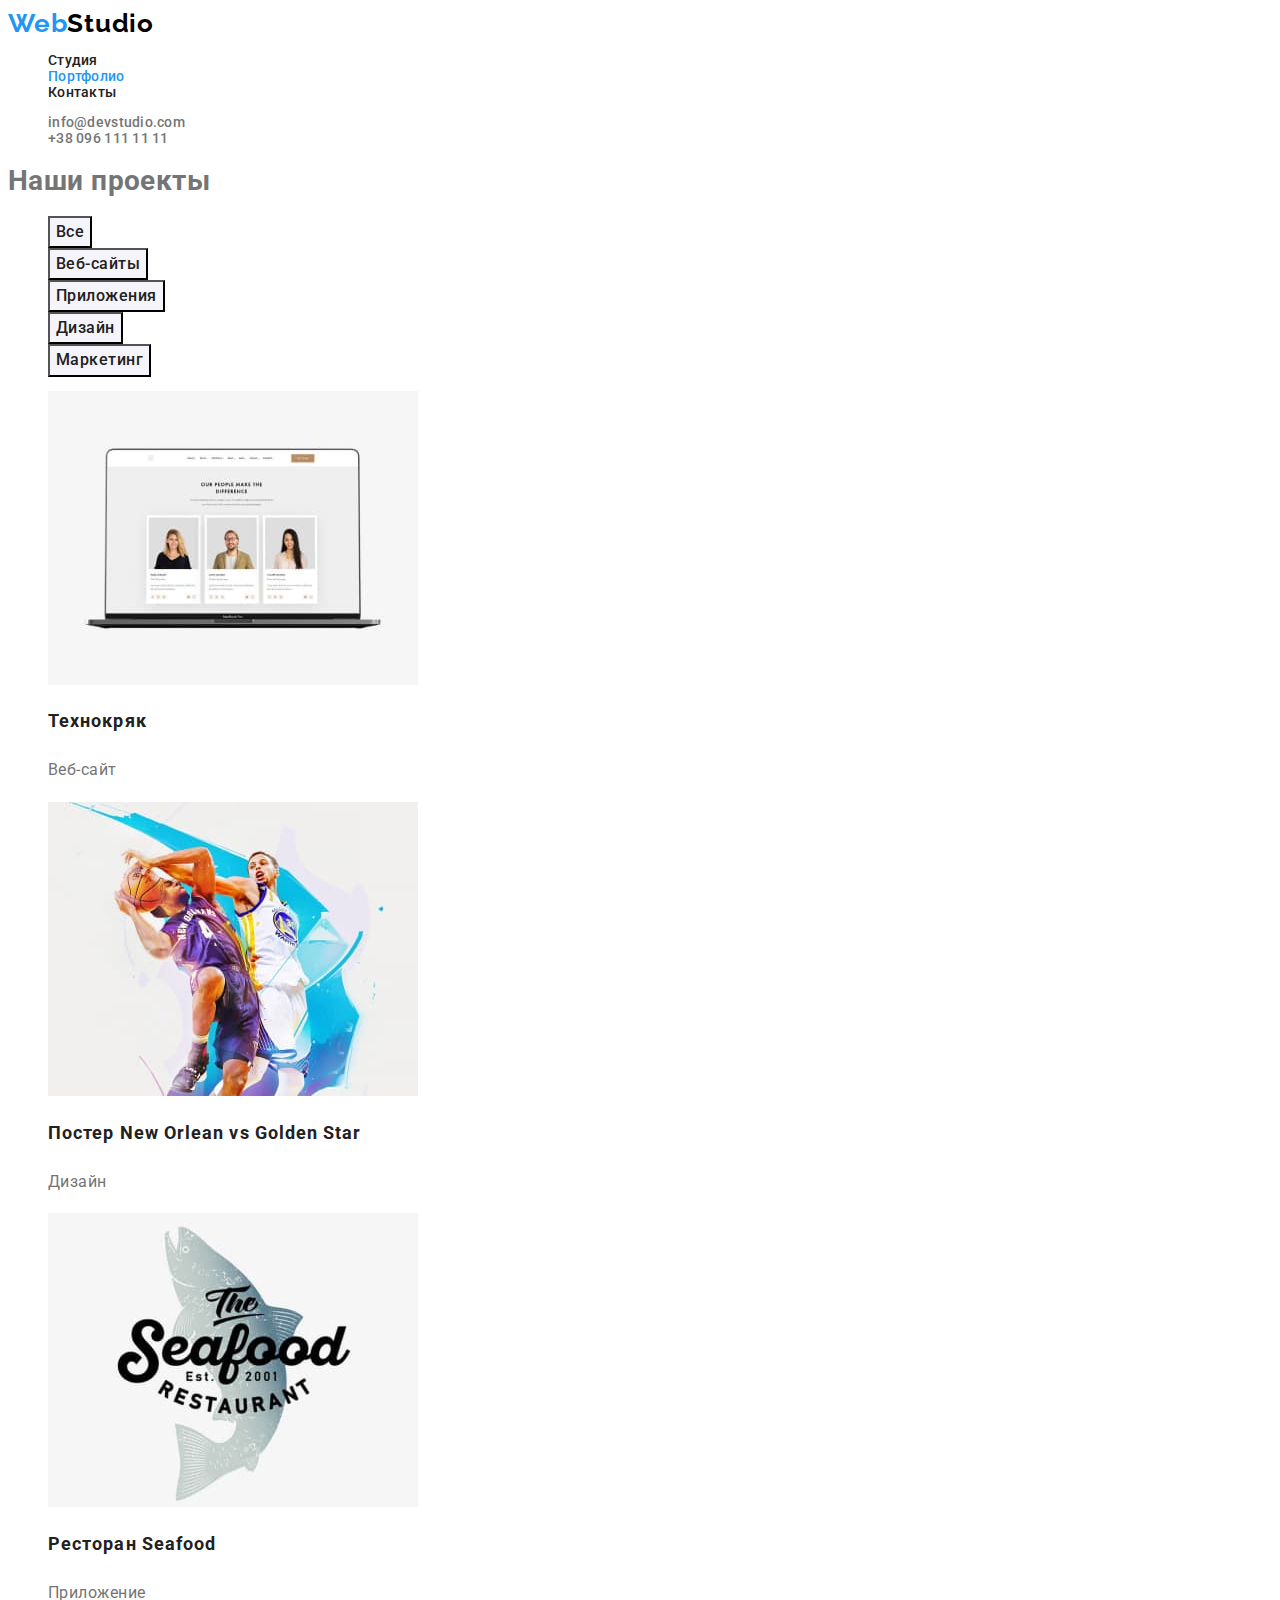
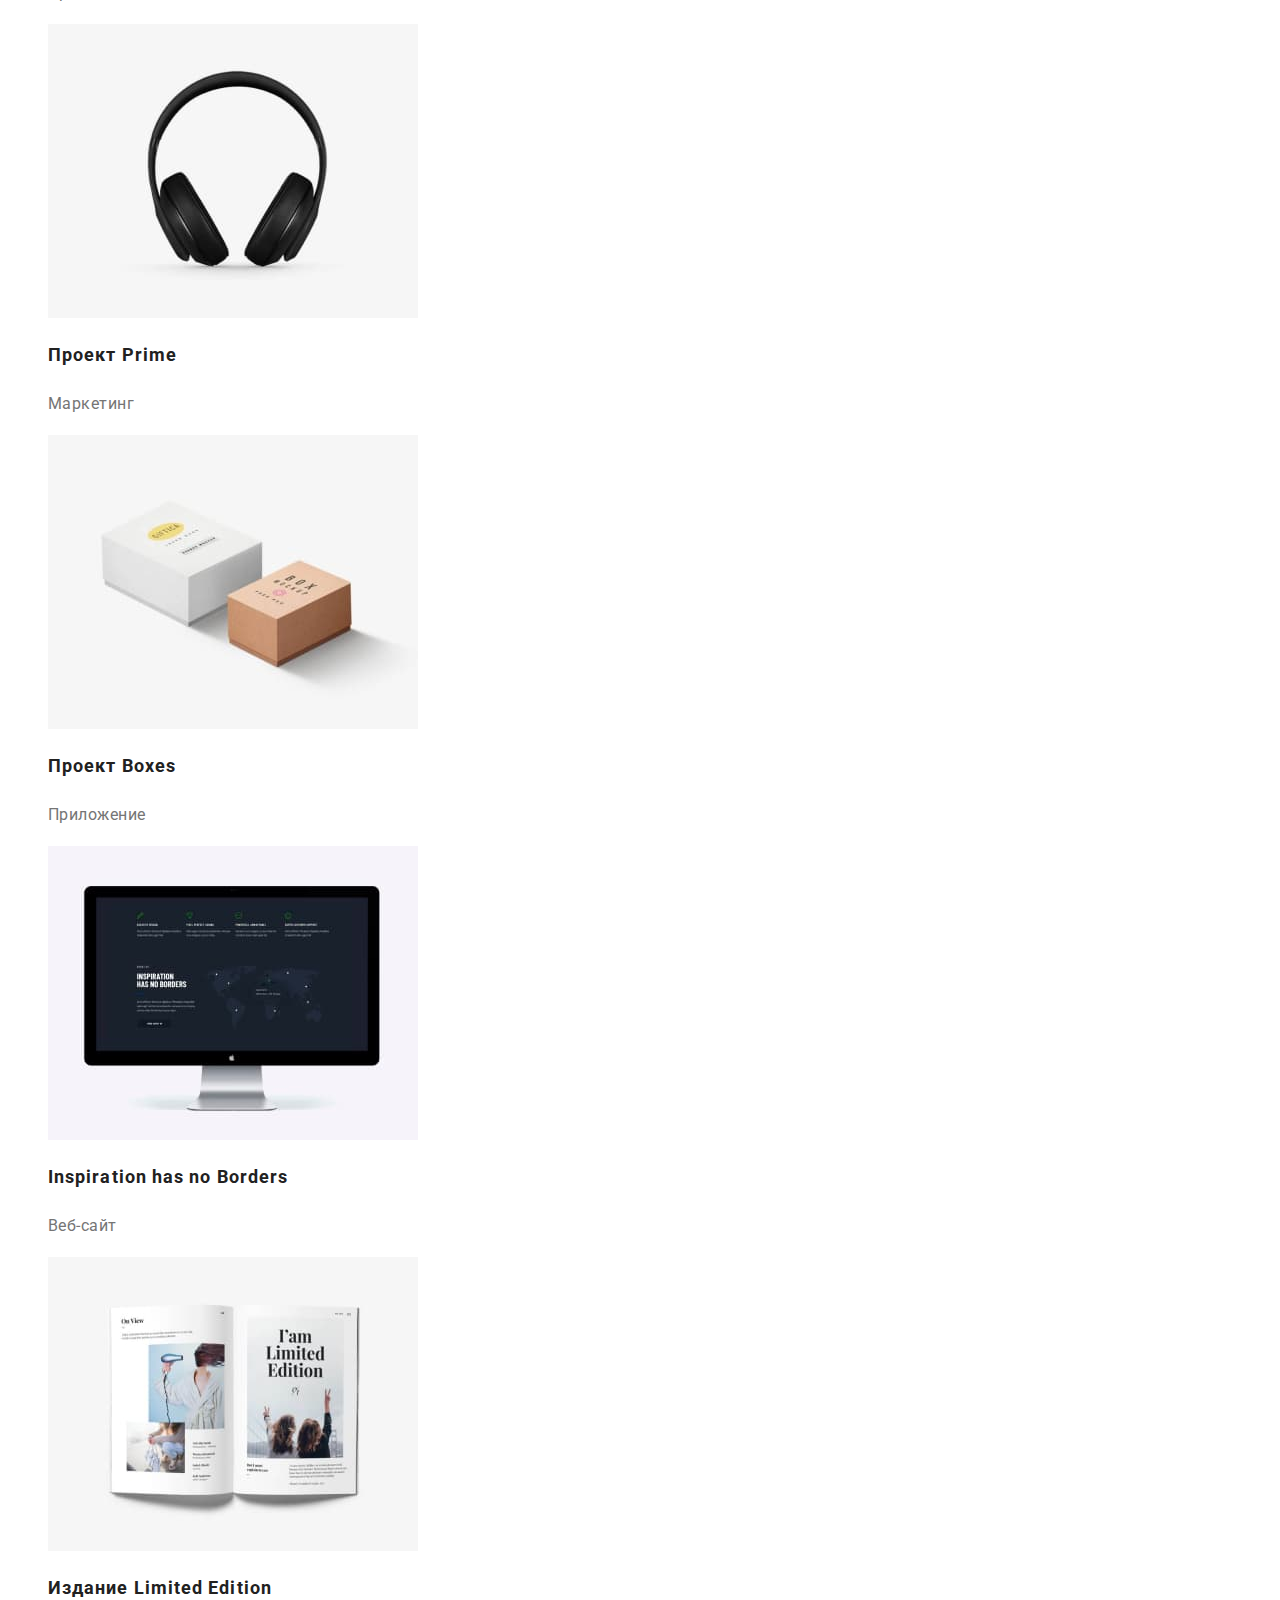
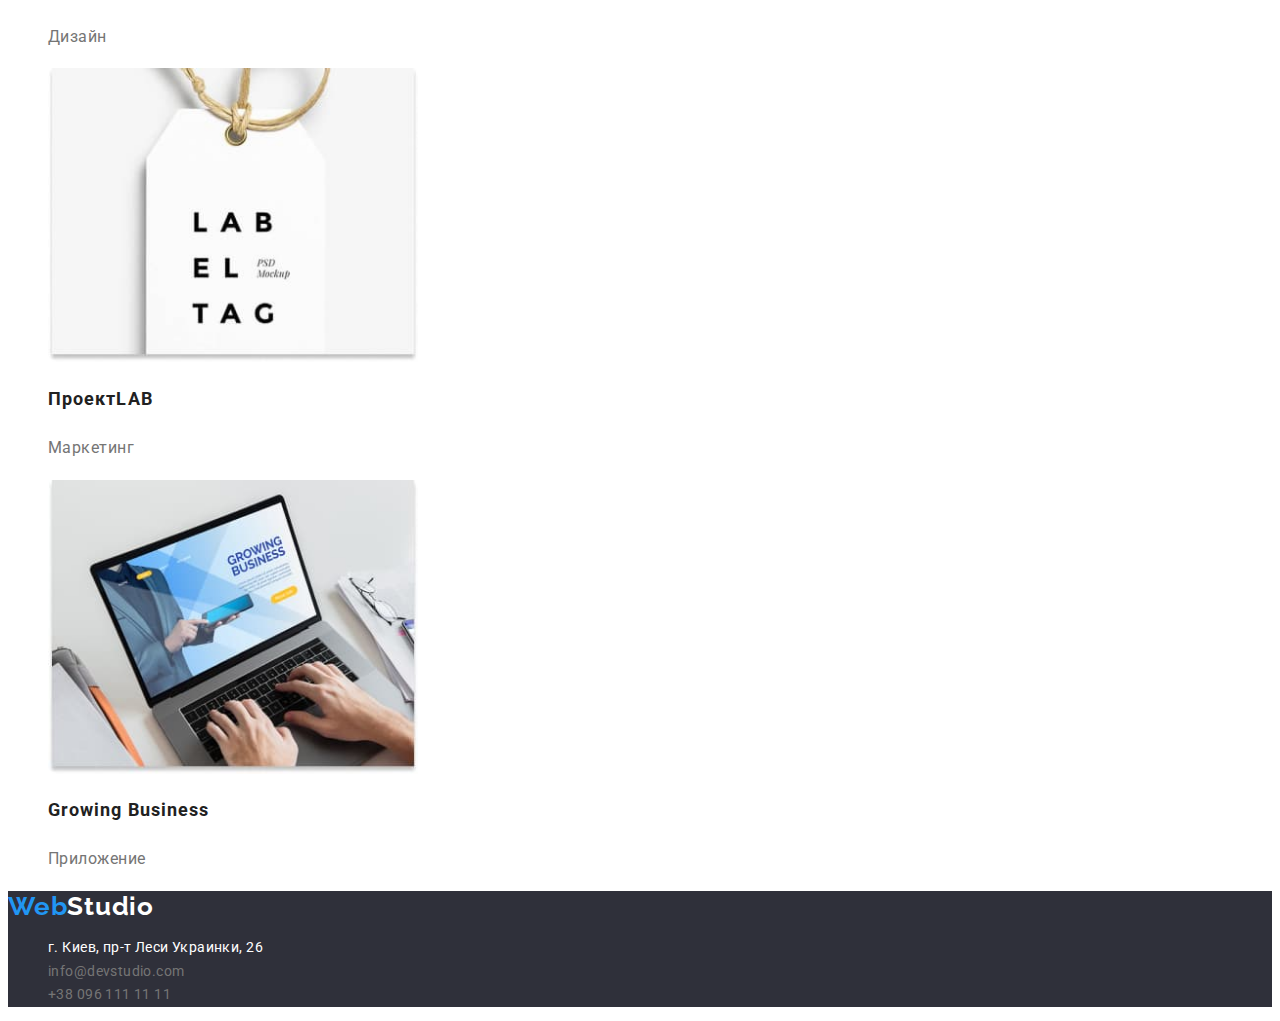
==== portfolio.html @ f3751df3 "Исходники для ДЗ4" ====
<!DOCTYPE html>
<html lang="ru">
  <head>
    <meta charset="UTF-8" />
    <meta http-equiv="X-UA-Compatible" content="IE=edge" />
    <meta name="description" content="Изучение основ HTML5 для новичков" />
    <title>Портфолио</title>
    <link rel="preconnect" href="https://fonts.googleapis.com" />
    <link rel="preconnect" href="https://fonts.gstatic.com" crossorigin />
    <link
      href="https://fonts.googleapis.com/css2?family=Raleway:wght@700&family=Roboto:wght@400;500;700;900&display=swap"
      rel="stylesheet"
    />
    <link rel="stylesheet" href="./css/styles.css" />
  </head>
  <body>
    <!--Page header-->

    <header class="header-page">
      <nav class="header-nav">
        <a href="./index.html" class="logo link"> Web<span class="header-logo">Studio</span> </a>

        <ul class="header-list list">
          <li class="header-item"><a href="./index.html" class="header-link link">Студия</a></li>
          <li class="header-item">
            <a href="./portfolio.html" class="header-link link current">Портфолио</a>
          </li>
          <li class="header-item"><a href="" class="header-link link">Контакты</a></li>
        </ul>
      </nav>

      <ul class="header-list list">
        <li class="header-item">
          <a href="mailto:info@devstudio.com" class="header-contacts link">info@devstudio.com</a>
        </li>
        <li class="header-item">
          <a href="tel:+380961111111" class="header-contacts link">+38 096 111 11 11</a>
        </li>
      </ul>
    </header>

    <!--Main contents portfolio-->

    <main>
      <section>
        <h1>Наши проекты</h1>

        <ul class="filter list">
          <li><button type="button" class="btn">Все</button></li>
          <li><button type="button" class="btn">Веб-сайты</button></li>
          <li><button type="button" class="btn">Приложения</button></li>
          <li><button type="button" class="btn">Дизайн</button></li>
          <li><button type="button" class="btn">Маркетинг</button></li>
        </ul>

        <ul class="work list">
          <li>
            <img
              src="./images/project/project-1.jpg"
              alt="Экран ноутбука"
              width="370"
              height="294"
            />
            <h2 class="work-title">Технокряк</h2>
            <p class="work-text">Веб-сайт</p>
          </li>
          <li>
            <img
              src="./images/project/project-2.jpg"
              alt="Два баскетболиста"
              width="370"
              height="294"
            />
            <h2 class="work-title">Постер <span lang="en">New Orlean vs Golden Star</span></h2>
            <p class="work-text">Дизайн</p>
          </li>
          <li>
            <img
              src="./images/project/project-3.jpg"
              alt="Логотип ресторана"
              width="370"
              height="294"
            />
            <h2 class="work-title">Ресторан <span lang="en">Seafood</span></h2>
            <p class="work-text">Приложение</p>
          </li>
          <li>
            <img src="./images/project/project-4.jpg" alt="Наушники" width="370" height="294" />
            <h2 class="work-title">Проект <span lang="en">Prime</span></h2>
            <p class="work-text">Маркетинг</p>
          </li>
          <li>
            <img src="./images/project/project-5.jpg" alt="Две коробки" width="370" height="294" />
            <h2 class="work-title">Проект <span lang="en">Boxes</span></h2>
            <p class="work-text">Приложение</p>
          </li>
          <li>
            <img src="./images/project/project-6.jpg" alt="Монитор" width="370" height="294" />
            <h2 class="work-title"><span lang="en">Inspiration has no Borders</span></h2>
            <p class="work-text">Веб-сайт</p>
          </li>
          <li>
            <img
              src="./images/project/project-7.jpg"
              alt="Разворот журнала"
              width="370"
              height="294"
            />
            <h2 class="work-title">Издание <span lang="en">Limited Edition</span></h2>
            <p class="work-text">Дизайн</p>
          </li>
          <li>
            <img src="./images/project/project-8.jpg" alt="Лейба" width="370" height="294" />
            <h2 class="work-title">Проект<span lang="en">LAB</span></h2>
            <p class="work-text">Маркетинг</p>
          </li>
          <li>
            <img src="./images/project/project-9.jpg" alt="Ноутбук" width="370" height="294" />
            <h2 class="work-title"><span lang="en">Growing Business</span></h2>
            <p class="work-text">Приложение</p>
          </li>
        </ul>
      </section>
    </main>

    <!--Page footer-->

    <footer class="footer-page">
      <a href="./index.html" class="logo link"> Web<span class="footer-logo">Studio</span> </a>
      <address class="footer-address">
        <ul class="footer-list list">
          <li class="footer-item">
            <a
              href="https://goo.gl/maps/FVbxMYwo1FJDWd5VA"
              target="_blank"
              rel="noreferrer noopener"
              class="footer-link link"
            >
              г. Киев, пр-т Леси Украинки, 26
            </a>
          </li>
          <li class="footer-item">
            <a href="mailto:info@devstudio.com" class="footer-contacts link">info@devstudio.com</a>
          </li>
          <li class="footer-item">
            <a href="tel:+380961111111" class="footer-contacts link">+38 096 111 11 11</a>
          </li>
        </ul>
      </address>
    </footer>
  </body>
</html>
---- css/styles.css ----
:root {
  --primary-text-color: #757575;
  --title-text-color: #212121;
  --accent-primary-text-color: #2196f3;
  --accent-secondary-text-color: #188ce8;
  --primary-white-color: #ffffff;
  --secondary-white-color: rgba(255, 255, 255, 0, 6);
  --primary-black-color: #000000;
  --primary-bc-color: #f5f4fa;
  --secondary-bc-color: #2f303a;
}

body {
  font-family: 'Roboto', sans-serif;
  font-size: 14px;
  line-height: 1.14;
  letter-spacing: 0.03em;
  background: var(--primary-white-color);
  color: var(--primary-text-color);
}

.list {
  list-style: none;
}
.link {
  text-decoration: none;
}

/* Page header */

/* Logo */

.logo {
  font-family: 'Raleway', sans-serif;
  font-weight: 700;
  font-size: 26px;
  line-height: 1.19;
  letter-spacing: 0.03em;
  color: var(--accent-primary-text-color);
}
.header-logo {
  color: var(--primary-black-color);
}

/* Header-nav */

.header-list {
  font-weight: 500;
  letter-spacing: 0.02em;
}
.header-link {
  color: var(--title-text-color);
}

.header-link:hover,
.header-link:focus {
  color: var(--accent-primary-text-color);
}

.header-contacts:hover,
.header-contacts:focus {
  color: var(--accent-primary-text-color);
}

.header-link.link.current {
  color: var(--accent-primary-text-color);
}

/* Heder-Contacts */

.header-contacts {
  color: var(--primary-text-color);
}

/* Main contents */

/* Section */
.section-title {
  font-weight: 700;
  font-size: 36px;
  line-height: 1.17;
  letter-spacing: 0.03em;
  color: var(--title-text-color);
}

/* Hero */

.hero-title {
  font-weight: 900;
  font-size: 44px;
  line-height: 1.36;
  text-align: center;
  letter-spacing: 0.06em;
  text-transform: uppercase;
  background-color: var(--secondary-bc-color); /* добавил для видимости заголовка - после удалить */
  color: var(--primary-white-color);
}

.btn-hero {
  font-family: Roboto, sans-serif;
  font-weight: 700;
  font-size: 16px;
  line-height: 1.88;
  letter-spacing: 0.06em;
  cursor: pointer;
  background-color: var(--accent-primary-text-color);
  color: var(--primary-white-color);
}
.btn-hero:hover,
.btn-hero:focus {
  background-color: var(--accent-secondary-text-color);
}

/* Features */

.features-title {
  font-weight: 700;
  font-size: 14px;
  line-height: 1.14;
  letter-spacing: 0.03em;
  text-transform: uppercase;
  color: var(--title-text-color);
}

.features-text {
  line-height: 1.71;
}

/* Team */

.team-section {
  background-color: var(--primary-bc-color);
}
.team-title {
  font-weight: 500;
  font-size: 16px;
  line-height: 1.19;
  letter-spacing: 0.03em;
  color: var(--title-text-color);
}
.team-text {
  font-size: 16px;
  line-height: 1.19;
  letter-spacing: 0.03em;
}

/* Portfolio */

/* Список - Filter*/

.btn {
  font-family: Roboto, sans-serif;
  font-weight: 500;
  font-size: 16px;
  line-height: 1.63;
  letter-spacing: 0.03em;
  cursor: pointer;
  background-color: var(--primary-bc-color);
  color: var(--title-text-color);
}

.btn:hover,
.btn:focus {
  background-color: var(--accent-primary-text-color);
  color: var(--primary-white-color);
}

/* Список Works */

.work-title {
  font-weight: 700;
  font-size: 18px;
  line-height: 2;
  letter-spacing: 0.06em;
  color: var(--title-text-color);
}
.work-text {
  font-size: 16px;
  line-height: 1.89;
  letter-spacing: 0.03em;
}

/* Page footer */

.footer-page {
  background-color: var(--secondary-bc-color);
}
/* Footer logo */
.footer-logo {
  color: var(--primary-white-color);
}
.footer-address {
  font-style: normal;
  line-height: 1.71;
}

.footer-link {
  color: var(--primary-white-color);
}
.footer-contacts {
  color: var(--secondary-white-color);
}

.footer-link:hover,
.footer-link:focus {
  color: var(--accent-primary-text-color);
}

.footer-contacts:hover,
.footer-contacts:focus {
  color: var(--accent-primary-text-color);
}
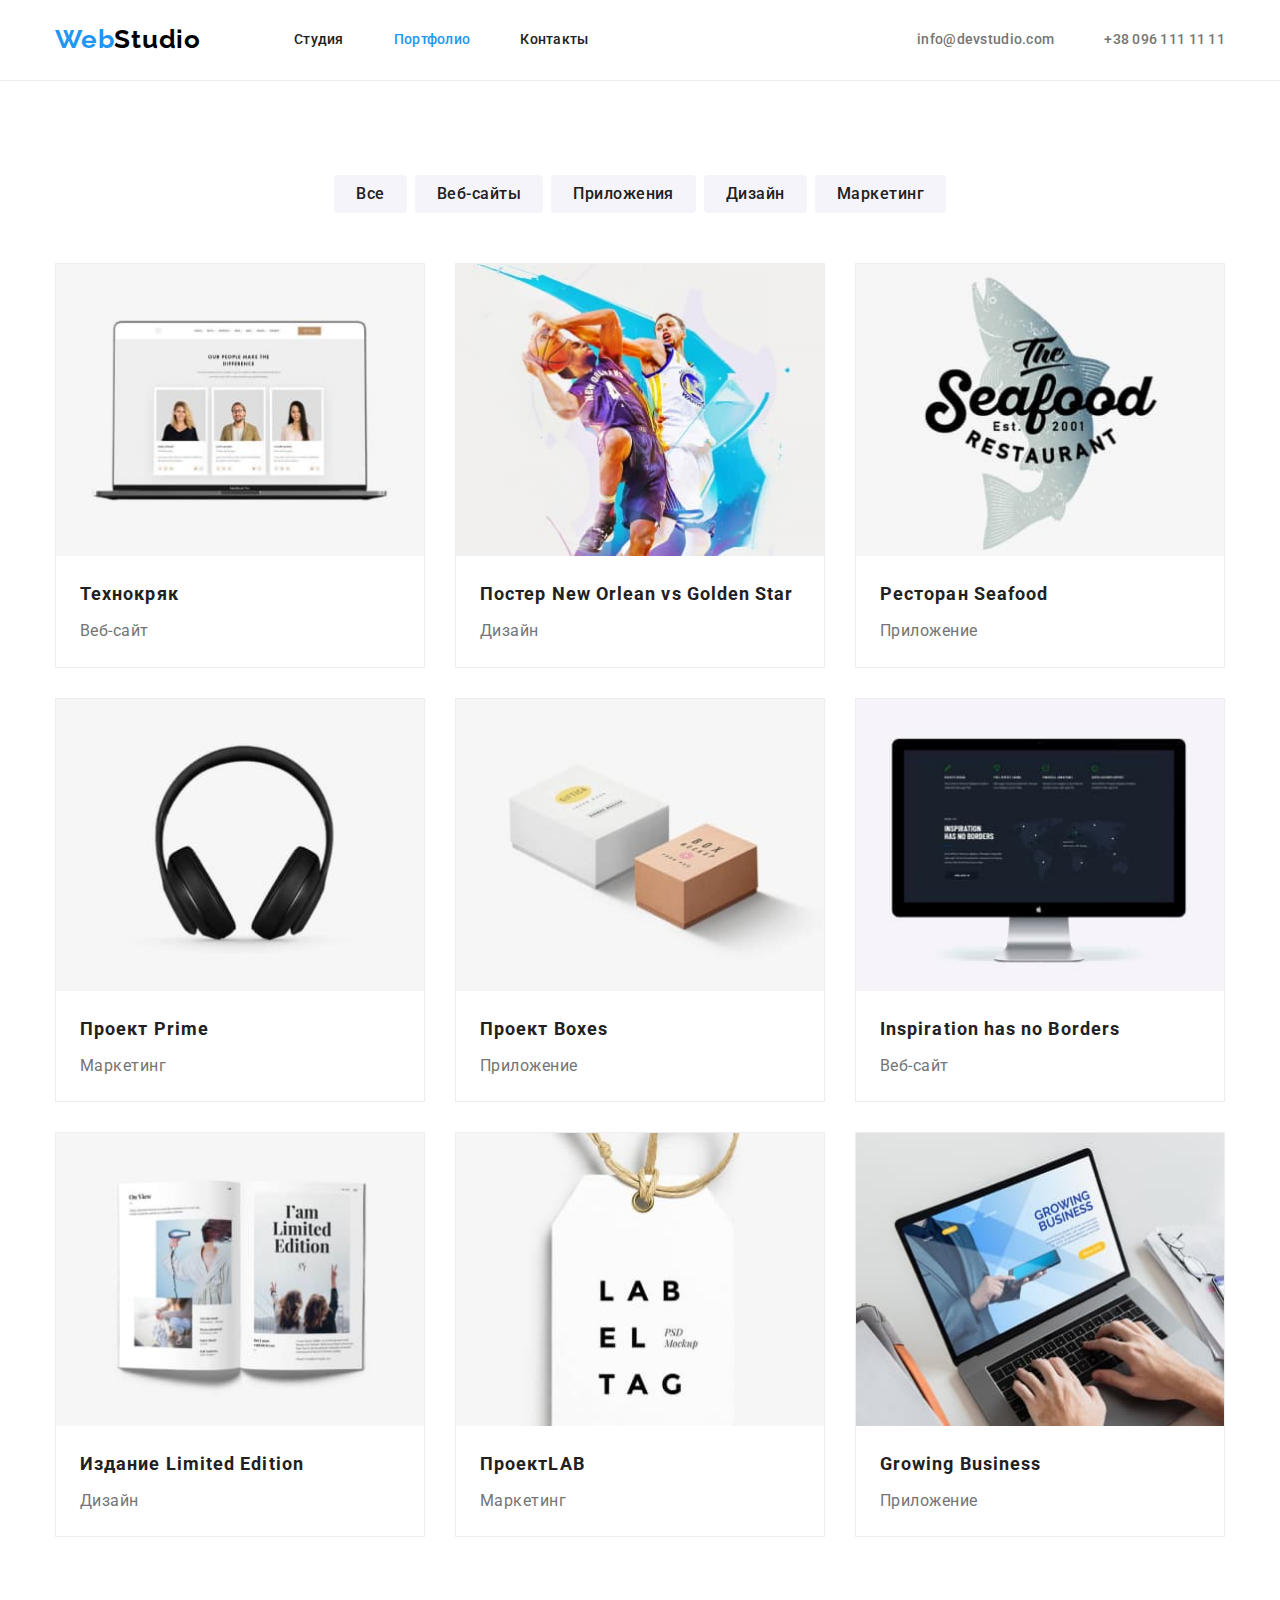
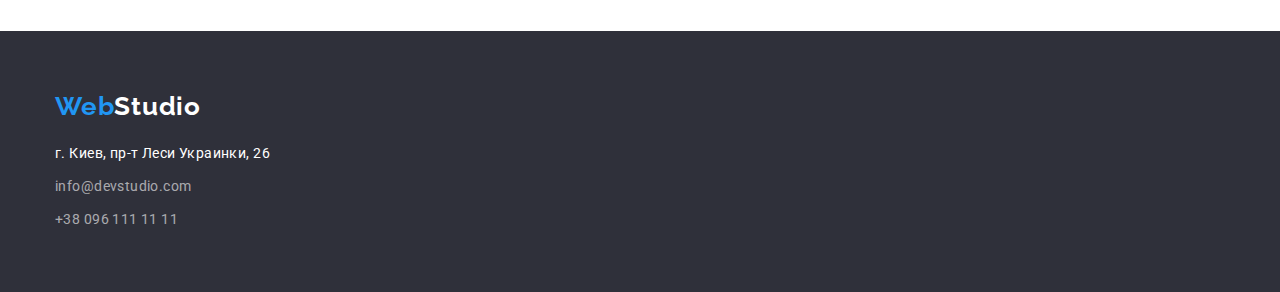
==== commit 95a2a762: "Перезалил исходники для ДЗ4" ====
--- a/portfolio.html
+++ b/portfolio.html
@@ -11,142 +11,259 @@
       href="https://fonts.googleapis.com/css2?family=Raleway:wght@700&family=Roboto:wght@400;500;700;900&display=swap"
       rel="stylesheet"
     />
+    <link
+      rel="stylesheet"
+      href="https://cdnjs.cloudflare.com/ajax/libs/modern-normalize/1.1.0/modern-normalize.min.css"
+    />
     <link rel="stylesheet" href="./css/styles.css" />
   </head>
   <body>
     <!--Page header-->
 
     <header class="header-page">
-      <nav class="header-nav">
-        <a href="./index.html" class="logo link"> Web<span class="header-logo">Studio</span> </a>
+      <div class="container heder-main">
+        <nav class="header-nav">
+          <a href="./index.html" class="logo link"> Web<span class="header-logo">Studio</span> </a>
+
+          <ul class="header-list list">
+            <li class="header-item">
+              <a href="./index.html" class="header-link link">Студия</a>
+            </li>
+
+            <li class="header-item">
+              <a href="./portfolio.html" class="header-link link current">Портфолио</a>
+            </li>
+
+            <li class="header-item"><a href="" class="header-link link">Контакты</a></li>
+          </ul>
+        </nav>
 
         <ul class="header-list list">
-          <li class="header-item"><a href="./index.html" class="header-link link">Студия</a></li>
           <li class="header-item">
-            <a href="./portfolio.html" class="header-link link current">Портфолио</a>
+            <a href="mailto:info@devstudio.com" class="header-contacts link">info@devstudio.com</a>
           </li>
-          <li class="header-item"><a href="" class="header-link link">Контакты</a></li>
-        </ul>
-      </nav>
-
-      <ul class="header-list list">
-        <li class="header-item">
-          <a href="mailto:info@devstudio.com" class="header-contacts link">info@devstudio.com</a>
-        </li>
-        <li class="header-item">
-          <a href="tel:+380961111111" class="header-contacts link">+38 096 111 11 11</a>
-        </li>
-      </ul>
-    </header>
-
-    <!--Main contents portfolio-->
-
-    <main>
-      <section>
-        <h1>Наши проекты</h1>
-
-        <ul class="filter list">
-          <li><button type="button" class="btn">Все</button></li>
-          <li><button type="button" class="btn">Веб-сайты</button></li>
-          <li><button type="button" class="btn">Приложения</button></li>
-          <li><button type="button" class="btn">Дизайн</button></li>
-          <li><button type="button" class="btn">Маркетинг</button></li>
-        </ul>
-
-        <ul class="work list">
-          <li>
-            <img
-              src="./images/project/project-1.jpg"
-              alt="Экран ноутбука"
-              width="370"
-              height="294"
-            />
-            <h2 class="work-title">Технокряк</h2>
-            <p class="work-text">Веб-сайт</p>
-          </li>
-          <li>
-            <img
-              src="./images/project/project-2.jpg"
-              alt="Два баскетболиста"
-              width="370"
-              height="294"
-            />
-            <h2 class="work-title">Постер <span lang="en">New Orlean vs Golden Star</span></h2>
-            <p class="work-text">Дизайн</p>
-          </li>
-          <li>
-            <img
-              src="./images/project/project-3.jpg"
-              alt="Логотип ресторана"
-              width="370"
-              height="294"
-            />
-            <h2 class="work-title">Ресторан <span lang="en">Seafood</span></h2>
-            <p class="work-text">Приложение</p>
-          </li>
-          <li>
-            <img src="./images/project/project-4.jpg" alt="Наушники" width="370" height="294" />
-            <h2 class="work-title">Проект <span lang="en">Prime</span></h2>
-            <p class="work-text">Маркетинг</p>
-          </li>
-          <li>
-            <img src="./images/project/project-5.jpg" alt="Две коробки" width="370" height="294" />
-            <h2 class="work-title">Проект <span lang="en">Boxes</span></h2>
-            <p class="work-text">Приложение</p>
-          </li>
-          <li>
-            <img src="./images/project/project-6.jpg" alt="Монитор" width="370" height="294" />
-            <h2 class="work-title"><span lang="en">Inspiration has no Borders</span></h2>
-            <p class="work-text">Веб-сайт</p>
-          </li>
-          <li>
-            <img
-              src="./images/project/project-7.jpg"
-              alt="Разворот журнала"
-              width="370"
-              height="294"
-            />
-            <h2 class="work-title">Издание <span lang="en">Limited Edition</span></h2>
-            <p class="work-text">Дизайн</p>
-          </li>
-          <li>
-            <img src="./images/project/project-8.jpg" alt="Лейба" width="370" height="294" />
-            <h2 class="work-title">Проект<span lang="en">LAB</span></h2>
-            <p class="work-text">Маркетинг</p>
-          </li>
-          <li>
-            <img src="./images/project/project-9.jpg" alt="Ноутбук" width="370" height="294" />
-            <h2 class="work-title"><span lang="en">Growing Business</span></h2>
-            <p class="work-text">Приложение</p>
+
+          <li class="header-item">
+            <a href="tel:+380961111111" class="header-contacts link">+38 096 111 11 11</a>
           </li>
         </ul>
+      </div>
+    </header>
+
+    <!--Main contents portfolio-->
+
+    <main>
+      <section class="section">
+        <div class="container">
+          <h1 class="visually-hidden">Наши проекты</h1>
+
+          <ul class="filter-list list">
+            <li class="filter-item"><button type="button" class="btn">Все</button></li>
+            <li class="filter-item"><button type="button" class="btn">Веб-сайты</button></li>
+            <li class="filter-item"><button type="button" class="btn">Приложения</button></li>
+            <li class="filter-item"><button type="button" class="btn">Дизайн</button></li>
+            <li class="filter-item"><button type="button" class="btn">Маркетинг</button></li>
+          </ul>
+
+          <ul class="work-list list">
+            <li class="work-item">
+              <article class="card-work">
+                <div class="card-work-thumb">
+                  <img
+                    class="work-image"
+                    src="./images/project/project-1.jpg"
+                    alt="Экран ноутбука"
+                    width="370"
+                  />
+                </div>
+
+                <div class="card-work-content">
+                  <h2 class="work-title">Технокряк</h2>
+                  <p class="work-text">Веб-сайт</p>
+                </div>
+              </article>
+            </li>
+
+            <li class="work-item">
+              <article class="card-work">
+                <div class="card-work-thumb">
+                  <img
+                    class="work-image"
+                    src="./images/project/project-2.jpg"
+                    alt="Два баскетболиста"
+                    width="370"
+                  />
+                </div>
+
+                <div class="card-work-content">
+                  <h2 class="work-title">
+                    Постер <span lang="en">New Orlean vs Golden Star</span>
+                  </h2>
+                  <p class="work-text">Дизайн</p>
+                </div>
+              </article>
+            </li>
+
+            <li class="work-item">
+              <article class="card-work">
+                <div class="card-work-thumb">
+                  <img
+                    class="work-image"
+                    src="./images/project/project-3.jpg"
+                    alt="Логотип ресторана"
+                    width="370"
+                  />
+                </div>
+
+                <div class="card-work-content">
+                  <h2 class="work-title">Ресторан <span lang="en">Seafood</span></h2>
+                  <p class="work-text">Приложение</p>
+                </div>
+              </article>
+            </li>
+
+            <li class="work-item">
+              <article class="card-work">
+                <div class="card-work-thumb">
+                  <img
+                    class="work-image"
+                    src="./images/project/project-4.jpg"
+                    alt="Наушники"
+                    width="370"
+                  />
+                </div>
+                <div class="card-work-content">
+                  <h2 class="work-title">Проект <span lang="en">Prime</span></h2>
+                  <p class="work-text">Маркетинг</p>
+                </div>
+              </article>
+            </li>
+
+            <li class="work-item">
+              <article class="card-work">
+                <div class="card-work-thumb">
+                  <img
+                    class="work-image"
+                    src="./images/project/project-5.jpg"
+                    alt="Две коробки"
+                    width="370"
+                  />
+                </div>
+
+                <div class="card-work-content">
+                  <h2 class="work-title">Проект <span lang="en">Boxes</span></h2>
+                  <p class="work-text">Приложение</p>
+                </div>
+              </article>
+            </li>
+
+            <li class="work-item">
+              <article class="card-work">
+                <div class="card-work-thumb">
+                  <img
+                    class="work-image"
+                    src="./images/project/project-6.jpg"
+                    alt="Монитор"
+                    width="370"
+                  />
+                </div>
+
+                <div class="card-work-content">
+                  <h2 class="work-title"><span lang="en">Inspiration has no Borders</span></h2>
+                  <p class="work-text">Веб-сайт</p>
+                </div>
+              </article>
+            </li>
+
+            <li class="work-item">
+              <article class="card-work">
+                <div class="card-work-thumb">
+                  <img
+                    class="work-image"
+                    src="./images/project/project-7.jpg"
+                    alt="Разворот журнала"
+                    width="370"
+                  />
+                </div>
+
+                <div class="card-work-content">
+                  <h2 class="work-title">Издание <span lang="en">Limited Edition</span></h2>
+                  <p class="work-text">Дизайн</p>
+                </div>
+              </article>
+            </li>
+
+            <li class="work-item">
+              <article class="card-work">
+                <div class="card-work-thumb">
+                  <img
+                    class="work-image"
+                    src="./images/project/project-8.jpg"
+                    alt="Лейба"
+                    width="370"
+                  />
+                </div>
+
+                <div class="card-work-content">
+                  <h2 class="work-title">Проект<span lang="en">LAB</span></h2>
+                  <p class="work-text">Маркетинг</p>
+                </div>
+              </article>
+            </li>
+
+            <li class="work-item">
+              <article class="card-work">
+                <div class="card-work-thumb">
+                  <img
+                    class="work-image"
+                    src="./images/project/project-9.jpg"
+                    alt="Ноутбук"
+                    width="370"
+                  />
+                </div>
+
+                <div class="card-work-content">
+                  <h2 class="work-title"><span lang="en">Growing Business</span></h2>
+                  <p class="work-text">Приложение</p>
+                </div>
+              </article>
+            </li>
+          </ul>
+        </div>
       </section>
     </main>
 
     <!--Page footer-->
 
     <footer class="footer-page">
-      <a href="./index.html" class="logo link"> Web<span class="footer-logo">Studio</span> </a>
-      <address class="footer-address">
-        <ul class="footer-list list">
-          <li class="footer-item">
-            <a
-              href="https://goo.gl/maps/FVbxMYwo1FJDWd5VA"
-              target="_blank"
-              rel="noreferrer noopener"
-              class="footer-link link"
-            >
-              г. Киев, пр-т Леси Украинки, 26
-            </a>
-          </li>
-          <li class="footer-item">
-            <a href="mailto:info@devstudio.com" class="footer-contacts link">info@devstudio.com</a>
-          </li>
-          <li class="footer-item">
-            <a href="tel:+380961111111" class="footer-contacts link">+38 096 111 11 11</a>
-          </li>
-        </ul>
-      </address>
+      <div class="container">
+        <a href="./index.html" class="logo link"> Web<span class="footer-logo">Studio</span> </a>
+
+        <address class="footer-address">
+          <ul class="footer-list list">
+            <li class="footer-item">
+              <a
+                href="https://goo.gl/maps/FVbxMYwo1FJDWd5VA"
+                target="_blank"
+                rel="noreferrer noopener"
+                class="footer-link link"
+              >
+                г. Киев, пр-т Леси Украинки, 26
+              </a>
+            </li>
+
+            <li class="footer-item">
+              <a href="mailto:info@devstudio.com" class="footer-contacts link"
+                >info@devstudio.com</a
+              >
+            </li>
+
+            <li class="footer-item">
+              <a href="tel:+380961111111" class="footer-contacts link">+38 096 111 11 11</a>
+            </li>
+          </ul>
+        </address>
+      </div>
     </footer>
   </body>
 </html>
--- a/css/styles.css
+++ b/css/styles.css
@@ -4,10 +4,11 @@
   --accent-primary-text-color: #2196f3;
   --accent-secondary-text-color: #188ce8;
   --primary-white-color: #ffffff;
-  --secondary-white-color: rgba(255, 255, 255, 0, 6);
+  --secondary-white-color: rgba(255, 255, 255, 0.6);
   --primary-black-color: #000000;
   --primary-bc-color: #f5f4fa;
   --secondary-bc-color: #2f303a;
+  --typical-gap: 30px;
 }
 
 body {
@@ -19,36 +20,120 @@
   color: var(--primary-text-color);
 }
 
+
+h1,
+h2,
+h3,
+h4,
+h5,
+h6,
+p {
+  margin: 0;
+}
+
+ul{
+padding: 0;
+margin: 0;
+}
+
+img {
+  display: block;
+  max-width: 100%; /*при этом картинка не будет больше оригинального размера*/
+  height:auto;
+}
+
 .list {
   list-style: none;
-}
+ }
+
 .link {
   text-decoration: none;
 }
 
-/* Page header */
-
-/* Logo */
+.container {
+  width: 1200px;
+  padding-left: 15px;
+  padding-right: 15px;
+  margin: 0 auto;
+
+ /*  outline: 1px solid tomato; */
+}
+
+/*скрывает заголовок*/
+.visually-hidden {
+  position: absolute;
+  white-space: nowrap;
+  width: 1px;
+  height: 1px;
+  overflow: hidden;
+  border: 0;
+  padding: 0;
+  clip: rect(0 0 0 0);
+  clip-path: inset(50%);
+  margin: -1px;
+}
+
+
+
+/*----------------Page header--------------- */
+
+.header-page {
+  border-bottom: 1px solid #ececec;
+}
+
+.heder-main {
+  display: flex;
+  align-items: center;
+}
+
+.header-nav {
+  display: flex;
+  align-items: center;
+}
+
+.header-nav .logo {
+  display: block;
+  padding-top: 24px;
+  padding-bottom: 25px;
+  margin-right: 93px;
+}
+
+/*----------------Logo--------------- */
 
 .logo {
+  color: var(--accent-primary-text-color);
+
   font-family: 'Raleway', sans-serif;
   font-weight: 700;
   font-size: 26px;
   line-height: 1.19;
   letter-spacing: 0.03em;
-  color: var(--accent-primary-text-color);
-}
+}
+
 .header-logo {
   color: var(--primary-black-color);
 }
 
-/* Header-nav */
+/*----------------Header-nav--------------- */
 
 .header-list {
+  display: flex;
+  margin-left: auto;
+
   font-weight: 500;
   letter-spacing: 0.02em;
 }
+
+/*устанавливаем правый маржин. кроме последнего елемента в списке*/
+.header-item:not(:last-child) {
+  margin-right: 50px;
+}
+
 .header-link {
+  display: block;
+  padding-top: 32px;
+  padding-bottom: 32px;
+
   color: var(--title-text-color);
 }
 
@@ -66,77 +151,179 @@
   color: var(--accent-primary-text-color);
 }
 
-/* Heder-Contacts */
+/*----------------Heder-Contacts--------------- */
 
 .header-contacts {
+  display: block;
+  padding-top: 32px;
+  padding-bottom: 32px;
+
   color: var(--primary-text-color);
 }
 
-/* Main contents */
-
-/* Section */
+/*----------------Main contents--------------- */
+
+/*-----Section-----*/
+
+.section {
+  padding-top: 94px;
+  padding-bottom: 94px;
+
+ /*  outline: 1px solid green; */
+}
+
 .section-title {
+  margin-top: 0;
+  margin-bottom: 50px;
+
+  color: var(--title-text-color);
+
   font-weight: 700;
   font-size: 36px;
   line-height: 1.17;
   letter-spacing: 0.03em;
-  color: var(--title-text-color);
-}
-
-/* Hero */
+  text-align: center;
+}
+
+/*----------------Hero--------------- */
+
+.hero-section {
+  padding-top: 200px;
+  padding-bottom: 200px;
+
+  text-align: center;
+
+  background-color: var(--secondary-bc-color);/* добавил для видимости заголовка - после удалить */
+  
+  /* outline: 1px solid tomato; */
+}
 
 .hero-title {
+  margin-top: 0;
+  margin-bottom: var(--typical-gap);
+
+  color: var(--primary-white-color);
+
   font-weight: 900;
   font-size: 44px;
   line-height: 1.36;
-  text-align: center;
   letter-spacing: 0.06em;
-  text-transform: uppercase;
-  background-color: var(--secondary-bc-color); /* добавил для видимости заголовка - после удалить */
+  text-transform: uppercase;  
+}
+
+/*-----Button Hero  -----*/
+
+.btn-hero {
+  padding: 10px 32px;
+  border: 0;
+  border-radius: 4px;
+  min-width: 200px; /* кнопка неуже чем 200px*/
+
   color: var(--primary-white-color);
-}
-
-.btn-hero {
-  font-family: Roboto, sans-serif;
+  background-color: var(--accent-primary-text-color);
+
+  cursor: pointer;
+
+  font-family:inherit;
   font-weight: 700;
   font-size: 16px;
   line-height: 1.88;
   letter-spacing: 0.06em;
-  cursor: pointer;
-  background-color: var(--accent-primary-text-color);
-  color: var(--primary-white-color);
-}
+  text-align: center;
+}
+
 .btn-hero:hover,
 .btn-hero:focus {
   background-color: var(--accent-secondary-text-color);
 }
 
-/* Features */
+/*----------------Features--------------- */
+
+
+.features-list {
+  display: flex;
+}
+
+.features-item {
+  width: 270px;
+}
+
+.features-item:not(:last-child) {
+  margin-right: var(--typical-gap);
+}
+
 
 .features-title {
+  margin-bottom: 10px;
+
+  color: var(--title-text-color);
+
   font-weight: 700;
   font-size: 14px;
   line-height: 1.14;
   letter-spacing: 0.03em;
   text-transform: uppercase;
-  color: var(--title-text-color);
 }
 
 .features-text {
   line-height: 1.71;
 }
 
-/* Team */
-
-.team-section {
+/*----------------About---------------- */
+
+
+.section.about {
+  padding-top: 0;
+}
+
+.about-list {
+  display: flex;
+  justify-content: space-between;
+}
+
+/*----------------Team---------------- */
+
+.section.team {
   background-color: var(--primary-bc-color);
 }
+
+.team-list {
+  display: flex;
+  flex-wrap: wrap;
+  
+  margin-top: calc(-1* var(--typical-gap));
+  margin-left: calc(-1 * var(--typical-gap));
+}
+
+.team-item {
+  flex-basis: calc(100% / 4 - var(--typical-gap));
+  
+  margin-top: var(--typical-gap);
+  margin-left: var(--typical-gap); 
+}
+
+.card-team{
+  background-color: var(--primary-white-color);
+  border-radius: 0px 0px 4px 4px;
+}
+
+.card-team-content{
+  padding-top: var(--typical-gap);
+  padding-bottom: var(--typical-gap);
+  
+  text-align: center;
+}
+
+
 .team-title {
+  margin-bottom: 10px;
+
+  color: var(--title-text-color);
+
   font-weight: 500;
   font-size: 16px;
   line-height: 1.19;
-  letter-spacing: 0.03em;
-  color: var(--title-text-color);
+  letter-spacing: 0.03em;  
 }
 .team-text {
   font-size: 16px;
@@ -144,19 +331,43 @@
   letter-spacing: 0.03em;
 }
 
-/* Portfolio */
-
-/* Список - Filter*/
+
+/*----------------Portfolio--------------- */
+
+
+/*----Список - Filter---- */
+
+.filter-list {
+  display: flex;
+  align-items:center;
+  justify-content: center;
+  
+  margin-bottom: 50px;
+}
+
+/*устанавливаем правый маржин. кроме последнего елемента в списке*/
+.filter-item:not(:last-child) {
+  margin-right: 8px;
+}
+
 
 .btn {
-  font-family: Roboto, sans-serif;
+  padding: 6px 22px;
+  border: 0;
+  border-radius: 4px;
+  min-width: 73px;
+
+  background-color: var(--primary-bc-color);
+  color: var(--title-text-color);
+
+  font-family: inherit;
   font-weight: 500;
   font-size: 16px;
   line-height: 1.63;
   letter-spacing: 0.03em;
+  text-align: center;
+
   cursor: pointer;
-  background-color: var(--primary-bc-color);
-  color: var(--title-text-color);
 }
 
 .btn:hover,
@@ -165,31 +376,76 @@
   color: var(--primary-white-color);
 }
 
-/* Список Works */
+/*----Список Works---- */
+
+
+.work-list{
+  display: flex;
+  flex-wrap: wrap;
+
+  margin-top: calc(-1 * var(--typical-gap));
+  margin-left: calc(-1 * var(--typical-gap));    
+}
+
+.work-item {
+  flex-basis: calc(100% / 3 - var(--typical-gap));
+  
+  margin-top: var(--typical-gap);
+  margin-left: var(--typical-gap);
+}
+
+.card-work {
+  background-color: var(--primary-white-color);
+  border:1px solid #EEEEEE;
+  
+  /* outline: 1px solid tomato; */
+}
+
+.card-work-content {
+  padding: 20px 24px;
+    
+}
 
 .work-title {
+  margin-bottom: 4px;
+
+  color: var(--title-text-color);
+
   font-weight: 700;
   font-size: 18px;
   line-height: 2;
-  letter-spacing: 0.06em;
-  color: var(--title-text-color);
-}
+  letter-spacing: 0.06em;   
+}
+
 .work-text {
   font-size: 16px;
   line-height: 1.89;
-  letter-spacing: 0.03em;
-}
-
-/* Page footer */
+  letter-spacing: 0.03em;  
+}
+
+/*----------------Page footer--------------- */
 
 .footer-page {
+  padding-top: 60px;
+  padding-bottom: 60px;
+
   background-color: var(--secondary-bc-color);
 }
-/* Footer logo */
+
+.footer-item {
+  margin-bottom: 9px;
+}
+.footer-item:last-child {
+  margin-bottom: 0;
+}
+
+/* -------Footer logo------- */
 .footer-logo {
   color: var(--primary-white-color);
 }
 .footer-address {
+  margin-top: 20px;
+
   font-style: normal;
   line-height: 1.71;
 }
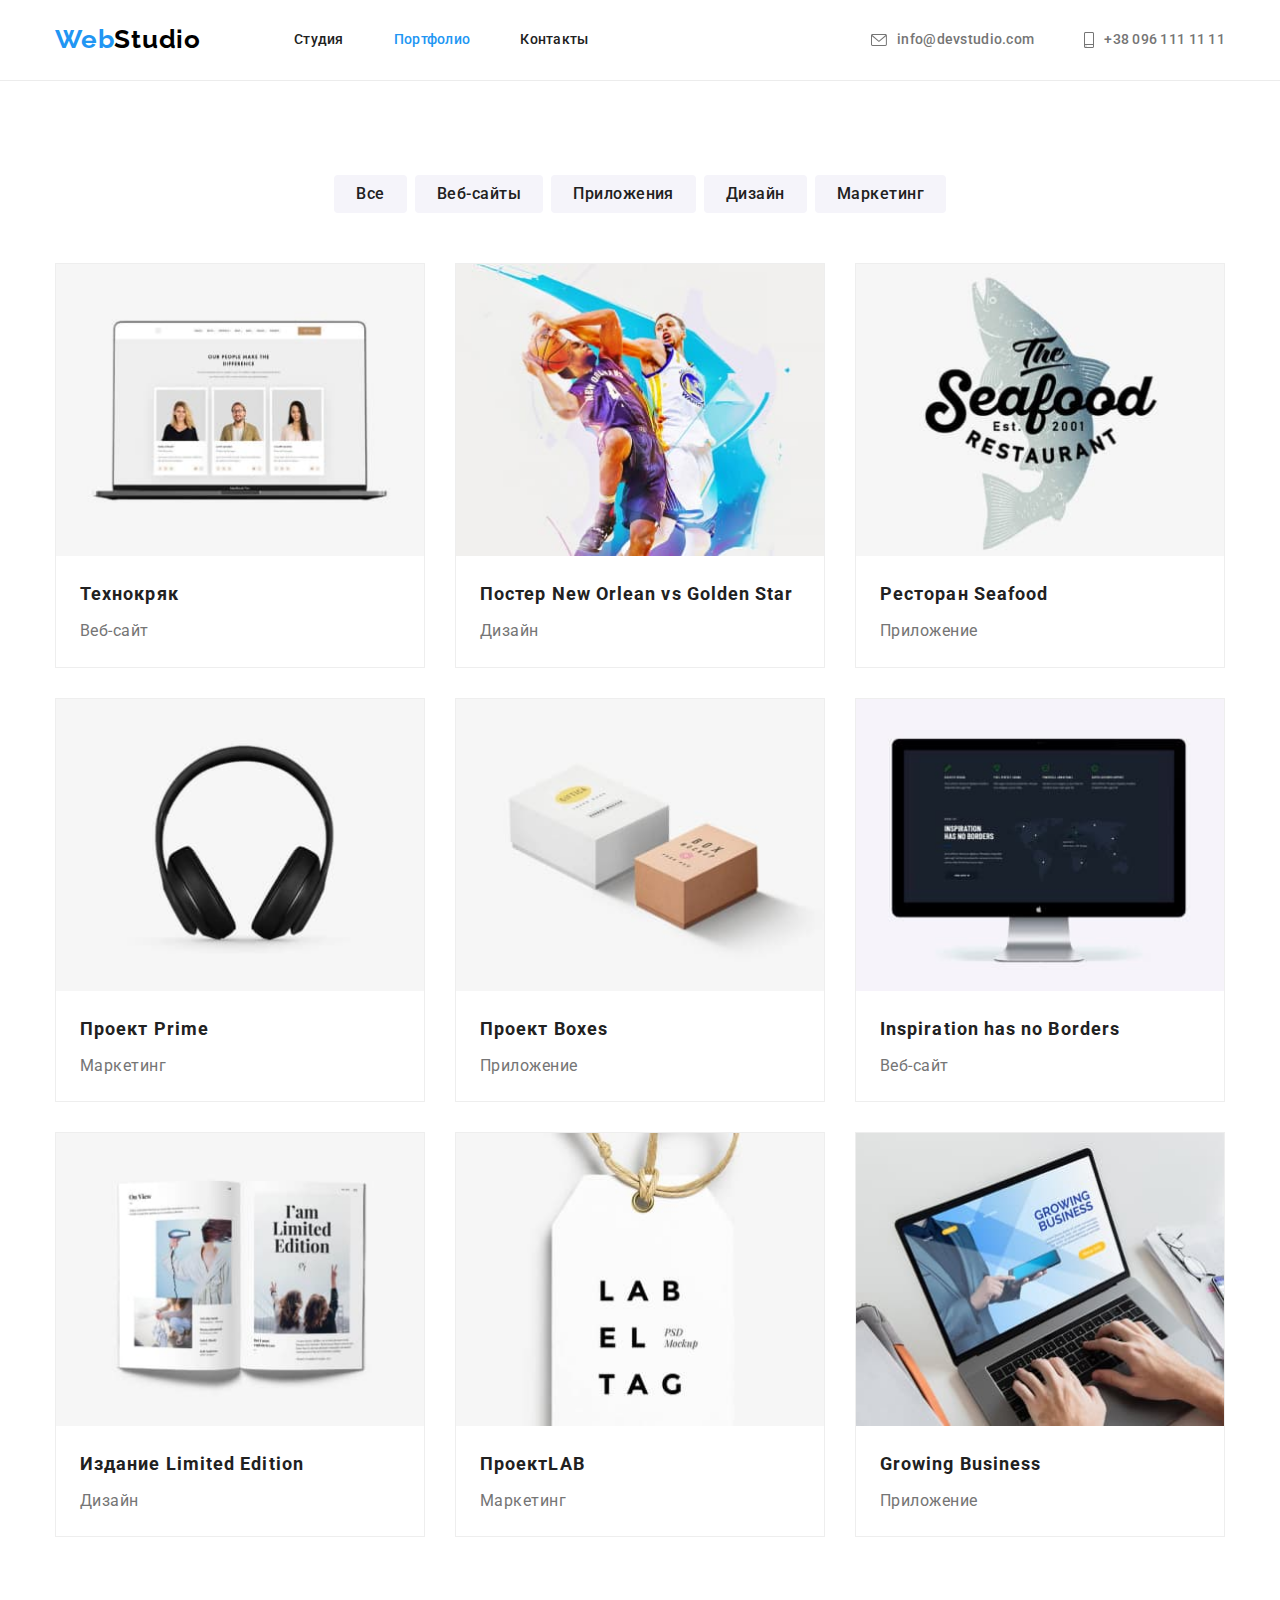
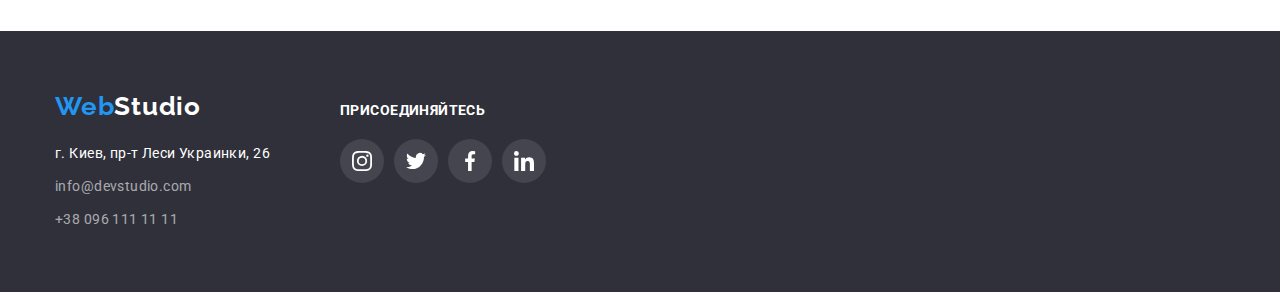
==== commit 6a947a3a: "Доделал стр. Студио" ====
--- a/portfolio.html
+++ b/portfolio.html
@@ -39,12 +39,24 @@
         </nav>
 
         <ul class="header-list list">
-          <li class="header-item">
-            <a href="mailto:info@devstudio.com" class="header-contacts link">info@devstudio.com</a>
+          <li class="header-item contacts">
+            <a href="mailto:info@devstudio.com" class="header-contacts link">
+              <svg class="header-icon" width="16" height="12">
+                <use href="./images/icons.svg#envelope"></use>
+              </svg>
+
+              info@devstudio.com
+            </a>
           </li>
 
-          <li class="header-item">
-            <a href="tel:+380961111111" class="header-contacts link">+38 096 111 11 11</a>
+          <li class="header-item contacts">
+            <a href="tel:+380961111111" class="header-contacts link">
+              <svg class="header-icon" width="10" height="16">
+                <use href="./images/icons.svg#smartphone"></use>
+              </svg>
+
+              +38 096 111 11 11
+            </a>
           </li>
         </ul>
       </div>
@@ -237,32 +249,96 @@
 
     <footer class="footer-page">
       <div class="container">
-        <a href="./index.html" class="logo link"> Web<span class="footer-logo">Studio</span> </a>
-
-        <address class="footer-address">
-          <ul class="footer-list list">
-            <li class="footer-item">
-              <a
-                href="https://goo.gl/maps/FVbxMYwo1FJDWd5VA"
-                target="_blank"
-                rel="noreferrer noopener"
-                class="footer-link link"
-              >
-                г. Киев, пр-т Леси Украинки, 26
-              </a>
-            </li>
-
-            <li class="footer-item">
-              <a href="mailto:info@devstudio.com" class="footer-contacts link"
-                >info@devstudio.com</a
-              >
-            </li>
-
-            <li class="footer-item">
-              <a href="tel:+380961111111" class="footer-contacts link">+38 096 111 11 11</a>
-            </li>
-          </ul>
-        </address>
+        <div class="footer-box">
+          <div class="footer-set">
+            <a href="./index.html" class="logo link">
+              Web<span class="footer-logo">Studio</span>
+            </a>
+
+            <address class="footer-address">
+              <ul class="footer-list list">
+                <li class="footer-item">
+                  <a
+                    href="https://goo.gl/maps/FVbxMYwo1FJDWd5VA"
+                    target="_blank"
+                    rel="noreferrer noopener"
+                    class="footer-link link"
+                  >
+                    г. Киев, пр-т Леси Украинки, 26
+                  </a>
+                </li>
+
+                <li class="footer-item">
+                  <a href="mailto:info@devstudio.com" class="footer-contacts link"
+                    >info@devstudio.com</a
+                  >
+                </li>
+
+                <li class="footer-item">
+                  <a href="tel:+380961111111" class="footer-contacts link">+38 096 111 11 11</a>
+                </li>
+              </ul>
+            </address>
+          </div>
+
+          <div class="footer-social">
+            <b class="footer-text">Присоединяйтесь</b>
+
+            <ul class="footer-social-list list">
+              <li class="footer-social-item">
+                <a
+                  href="https://instagram.com/"
+                  target="_blank"
+                  rel="noreferrer noopener"
+                  class="footer-social-link link"
+                >
+                  <svg class="footer-social-icon" width="20" height="20">
+                    <use href="./images/icons.svg#instagram"></use>
+                  </svg>
+                </a>
+              </li>
+
+              <li class="footer-social-item">
+                <a
+                  href="https://twitter.com/"
+                  target="_blank"
+                  rel="noreferrer noopener"
+                  class="footer-social-link link"
+                >
+                  <svg class="footer-social-icon" width="20" height="20">
+                    <use href="./images/icons.svg#twitter"></use>
+                  </svg>
+                </a>
+              </li>
+
+              <li class="footer-social-item">
+                <a
+                  href="https://facebook.com/"
+                  target="_blank"
+                  rel="noreferrer noopener"
+                  class="footer-social-link link"
+                >
+                  <svg class="footer-social-icon" width="20" height="20">
+                    <use href="./images/icons.svg#facebook"></use>
+                  </svg>
+                </a>
+              </li>
+
+              <li class="footer-social-item">
+                <a
+                  href="https://linkedin.com/"
+                  target="_blank"
+                  rel="noreferrer noopener"
+                  class="footer-social-link link"
+                >
+                  <svg class="footer-social-icon" width="20" height="20">
+                    <use href="./images/icons.svg#linkedin"></use>
+                  </svg>
+                </a>
+              </li>
+            </ul>
+          </div>
+        </div>
       </div>
     </footer>
   </body>
--- a/css/styles.css
+++ b/css/styles.css
@@ -7,8 +7,10 @@
   --secondary-white-color: rgba(255, 255, 255, 0.6);
   --primary-black-color: #000000;
   --primary-bc-color: #f5f4fa;
+  --hero-bc-color:#C4C4C4;
   --secondary-bc-color: #2f303a;
   --typical-gap: 30px;
+  
 }
 
 body {
@@ -142,24 +144,31 @@
   color: var(--accent-primary-text-color);
 }
 
+.header-link.link.current {
+  color: var(--accent-primary-text-color);
+}
+
+/*----------------Heder-Contacts--------------- */
+
+.header-contacts {
+  display: flex;
+  align-items: center;
+
+  color: var(--primary-text-color);
+
+}
+
+.header-icon {
+  margin-right: 10px;
+  fill: currentColor; /*цвет наследуется от родителя */
+}
+
+
 .header-contacts:hover,
 .header-contacts:focus {
   color: var(--accent-primary-text-color);
 }
 
-.header-link.link.current {
-  color: var(--accent-primary-text-color);
-}
-
-/*----------------Heder-Contacts--------------- */
-
-.header-contacts {
-  display: block;
-  padding-top: 32px;
-  padding-bottom: 32px;
-
-  color: var(--primary-text-color);
-}
 
 /*----------------Main contents--------------- */
 
@@ -188,15 +197,31 @@
 /*----------------Hero--------------- */
 
 .hero-section {
+  max-width: 1600px;
+  height: 600px;
+
   padding-top: 200px;
   padding-bottom: 200px;
-
+  margin-left: auto;
+  margin-right: auto;
+  
   text-align: center;
 
-  background-color: var(--secondary-bc-color);/* добавил для видимости заголовка - после удалить */
-  
-  /* outline: 1px solid tomato; */
-}
+  background-color: var(--hero-bc-color);
+  background-image: linear-gradient(
+    to right,
+    rgba(47, 48, 58, 0.4),
+    rgba(47, 48, 58, 0.4)
+  ), url('../images/hero/hero.jpg');
+  background-repeat: no-repeat;
+  background-position: center;
+  background-size: cover;
+  
+
+ /*  outline: 1px solid tomato; */
+}
+
+
 
 .hero-title {
   margin-top: 0;
@@ -248,6 +273,18 @@
   width: 270px;
 }
 
+.features-thumb{
+  height: 120px;
+  border-radius: 4px;
+  background-color: var(--primary-bc-color);
+
+  display: flex;
+  align-items: center;
+  justify-content: center;
+  
+  margin-bottom: var(--typical-gap);
+ }
+
 .features-item:not(:last-child) {
   margin-right: var(--typical-gap);
 }
@@ -304,13 +341,15 @@
 
 .card-team{
   background-color: var(--primary-white-color);
+  box-shadow: 0px 1px 3px rgba(0, 0, 0, 0.12),
+  0px 1px 1px rgba(0, 0, 0, 0.14),
+  0px 2px 1px rgba(0, 0, 0, 0.2);
   border-radius: 0px 0px 4px 4px;
 }
 
 .card-team-content{
-  padding-top: var(--typical-gap);
-  padding-bottom: var(--typical-gap);
-  
+  padding: var(--typical-gap);
+    
   text-align: center;
 }
 
@@ -326,17 +365,89 @@
   letter-spacing: 0.03em;  
 }
 .team-text {
+  margin-bottom: 16px;
+
   font-size: 16px;
   line-height: 1.19;
   letter-spacing: 0.03em;
 }
 
+/* ----- team-social-links ----- */
+
+.team-social-list{
+  display: flex;
+  align-items: center;
+  justify-content: center;
+
+}
+
+.team-social-item + .team-social-item {
+  margin-left: 10px;
+}
+
+.team-social-link {
+  width: 44px;
+  height: 44px;
+
+  display: flex;
+  justify-content: center;
+  align-items: center;
+
+  border: none;
+  border-radius: 50%;
+
+  fill: #AFB1B8;
+}
+ 
+.team-social-link:hover {
+  background-color:var(--accent-primary-text-color);
+  fill: var(--primary-white-color);
+
+}
+
+/*----------------Clients--------------- */
+
+.client-list {
+  display: flex;
+  align-items: center;
+  justify-content: center;
+
+}
+
+.client-item + .client-item {
+     
+  margin-left: var(--typical-gap);  
+}
+
+.client-link {
+  width: 170px; 
+  height: 92px;
+
+  display: flex;
+  align-items: center;
+  justify-content: center;
+
+  border: 1px solid #AFB1B8;
+  border-radius: 4px;
+    
+  background-color: transparent;
+
+  fill: #AFB1B8;
+
+}
+
+.client-link:hover,
+.client-link:focus {
+  border-color: var(--accent-primary-text-color);
+  fill: var(--accent-primary-text-color);
+}
 
 /*----------------Portfolio--------------- */
 
 
 /*----Список - Filter---- */
 
+
 .filter-list {
   display: flex;
   align-items:center;
@@ -345,7 +456,7 @@
   margin-bottom: 50px;
 }
 
-/*устанавливаем правый маржин. кроме последнего елемента в списке*/
+/*устанавливаем правый маржин кроме последнего елемента в списке*/
 .filter-item:not(:last-child) {
   margin-right: 8px;
 }
@@ -466,3 +577,56 @@
 .footer-contacts:focus {
   color: var(--accent-primary-text-color);
 }
+
+/* ----- Footer-social-links ----- */
+
+.footer-box {
+  display: flex;  
+}
+
+.footer-social {
+  width: 206px;
+  height: 80px;
+  margin: 12px 93px 0 70px;
+ 
+}
+
+.footer-text {
+  display: block;
+  margin-bottom: 20px;
+
+  color: var(--primary-white-color);
+
+  text-transform: uppercase;
+}
+
+.footer-social-list {
+  display: flex;
+  align-items: center;
+  justify-content: center;
+}
+
+.footer-social-item + .footer-social-item{
+  margin-left: 10px;
+  
+}
+
+.footer-social-link {
+  width: 44px;
+  height: 44px;
+
+  display: flex;
+  align-items: center;
+  justify-content: center;
+
+  border: none;
+  border-radius: 50%;
+
+  background-color: rgba(255, 255, 255, 0.1);
+  fill: var(--primary-white-color);
+}
+
+.footer-social-link:hover,
+.footer-social-link:focus {
+  background-color: var(--accent-primary-text-color);
+}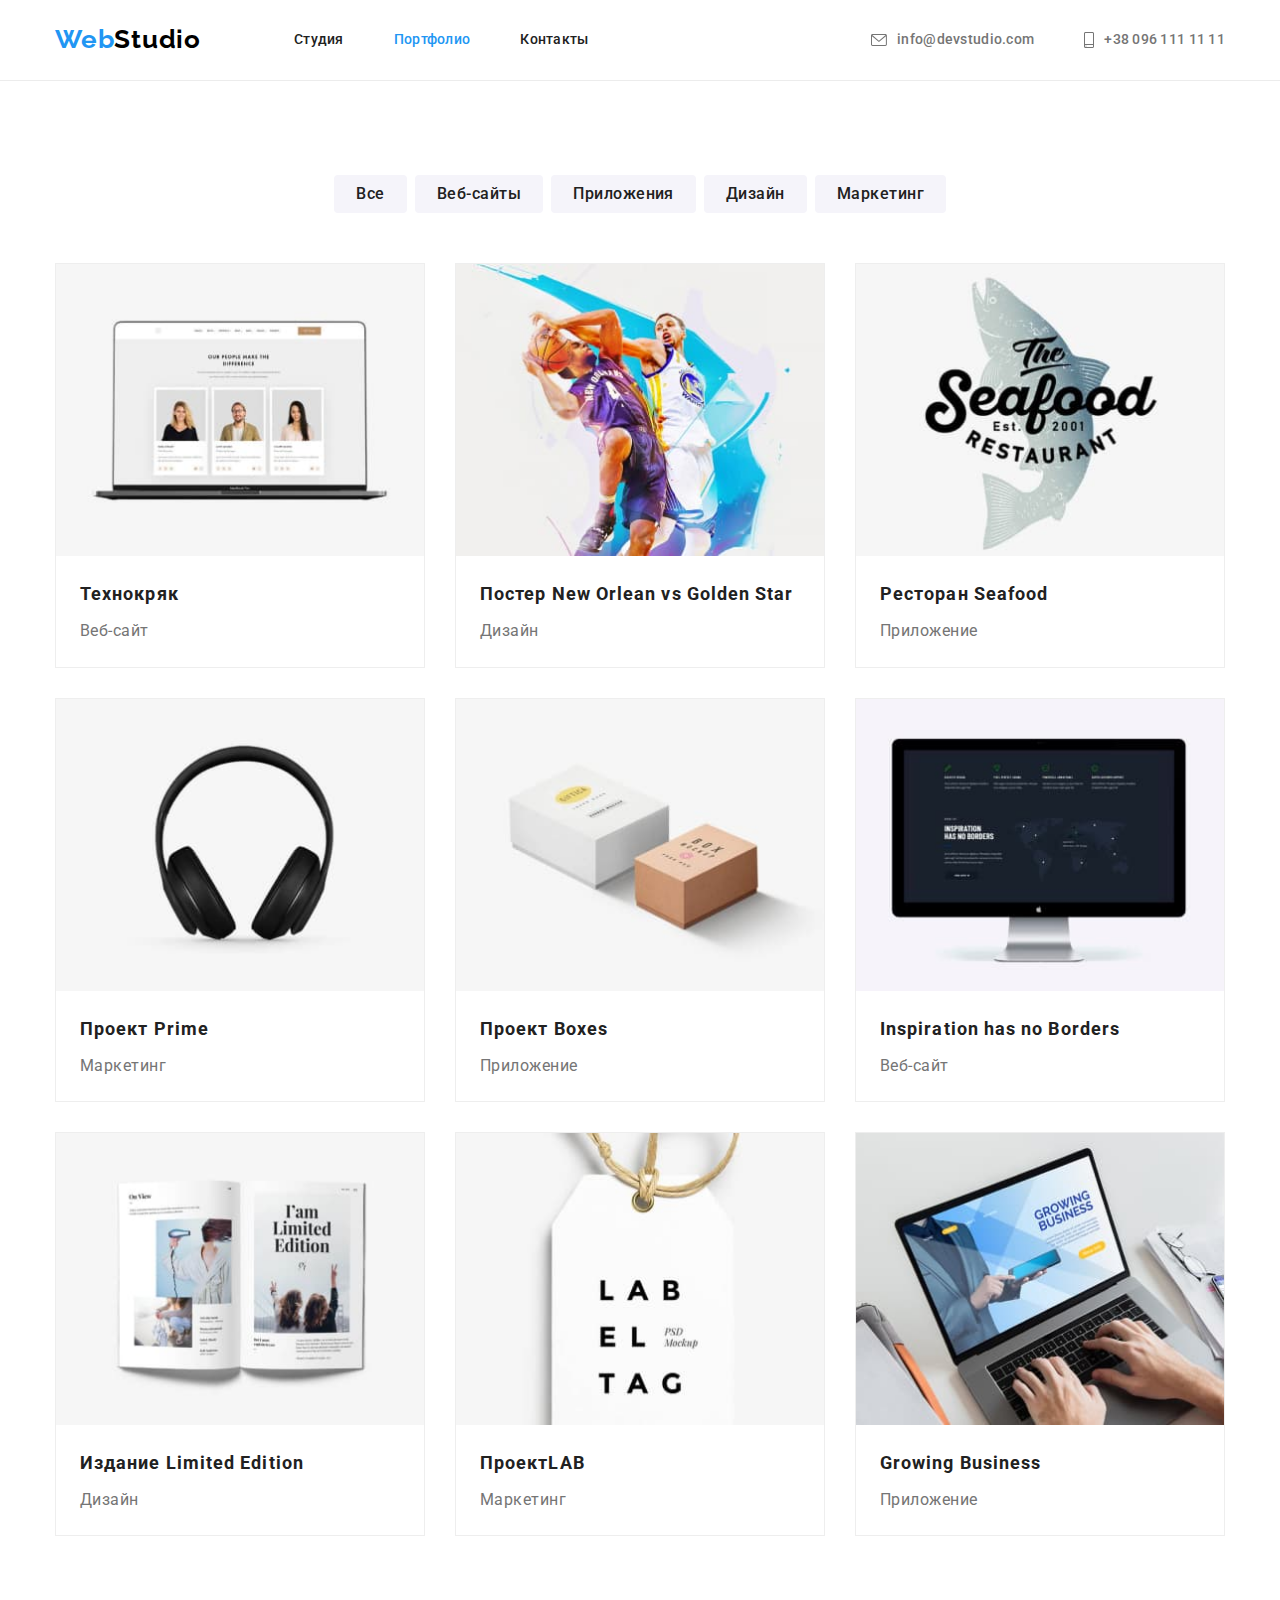
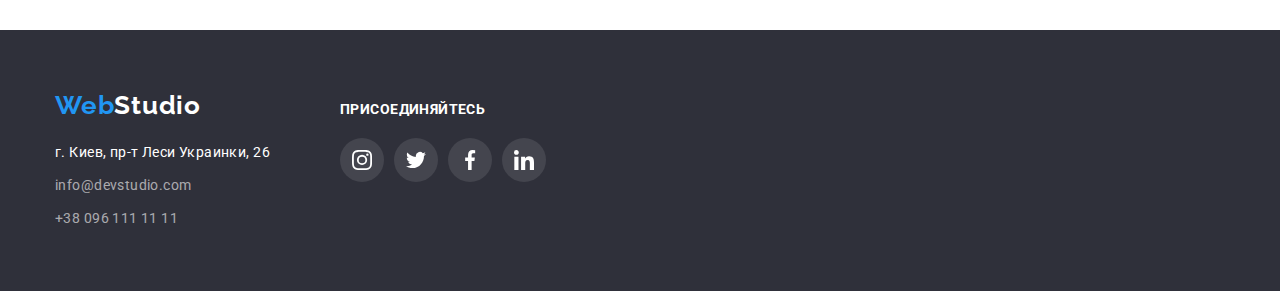
==== commit d3da24b9: "Исправления после проверки ДЗ" ====
--- a/portfolio.html
+++ b/portfolio.html
@@ -80,164 +80,182 @@
           <ul class="work-list list">
             <li class="work-item">
               <article class="card-work">
-                <div class="card-work-thumb">
-                  <img
-                    class="work-image"
-                    src="./images/project/project-1.jpg"
-                    alt="Экран ноутбука"
-                    width="370"
-                  />
-                </div>
-
-                <div class="card-work-content">
-                  <h2 class="work-title">Технокряк</h2>
-                  <p class="work-text">Веб-сайт</p>
-                </div>
-              </article>
-            </li>
-
-            <li class="work-item">
-              <article class="card-work">
-                <div class="card-work-thumb">
-                  <img
-                    class="work-image"
-                    src="./images/project/project-2.jpg"
-                    alt="Два баскетболиста"
-                    width="370"
-                  />
-                </div>
-
-                <div class="card-work-content">
-                  <h2 class="work-title">
-                    Постер <span lang="en">New Orlean vs Golden Star</span>
-                  </h2>
-                  <p class="work-text">Дизайн</p>
-                </div>
-              </article>
-            </li>
-
-            <li class="work-item">
-              <article class="card-work">
-                <div class="card-work-thumb">
-                  <img
-                    class="work-image"
-                    src="./images/project/project-3.jpg"
-                    alt="Логотип ресторана"
-                    width="370"
-                  />
-                </div>
-
-                <div class="card-work-content">
-                  <h2 class="work-title">Ресторан <span lang="en">Seafood</span></h2>
-                  <p class="work-text">Приложение</p>
-                </div>
-              </article>
-            </li>
-
-            <li class="work-item">
-              <article class="card-work">
-                <div class="card-work-thumb">
-                  <img
-                    class="work-image"
-                    src="./images/project/project-4.jpg"
-                    alt="Наушники"
-                    width="370"
-                  />
-                </div>
-                <div class="card-work-content">
-                  <h2 class="work-title">Проект <span lang="en">Prime</span></h2>
-                  <p class="work-text">Маркетинг</p>
-                </div>
-              </article>
-            </li>
-
-            <li class="work-item">
-              <article class="card-work">
-                <div class="card-work-thumb">
-                  <img
-                    class="work-image"
-                    src="./images/project/project-5.jpg"
-                    alt="Две коробки"
-                    width="370"
-                  />
-                </div>
-
-                <div class="card-work-content">
-                  <h2 class="work-title">Проект <span lang="en">Boxes</span></h2>
-                  <p class="work-text">Приложение</p>
-                </div>
-              </article>
-            </li>
-
-            <li class="work-item">
-              <article class="card-work">
-                <div class="card-work-thumb">
-                  <img
-                    class="work-image"
-                    src="./images/project/project-6.jpg"
-                    alt="Монитор"
-                    width="370"
-                  />
-                </div>
-
-                <div class="card-work-content">
-                  <h2 class="work-title"><span lang="en">Inspiration has no Borders</span></h2>
-                  <p class="work-text">Веб-сайт</p>
-                </div>
-              </article>
-            </li>
-
-            <li class="work-item">
-              <article class="card-work">
-                <div class="card-work-thumb">
-                  <img
-                    class="work-image"
-                    src="./images/project/project-7.jpg"
-                    alt="Разворот журнала"
-                    width="370"
-                  />
-                </div>
-
-                <div class="card-work-content">
-                  <h2 class="work-title">Издание <span lang="en">Limited Edition</span></h2>
-                  <p class="work-text">Дизайн</p>
-                </div>
-              </article>
-            </li>
-
-            <li class="work-item">
-              <article class="card-work">
-                <div class="card-work-thumb">
-                  <img
-                    class="work-image"
-                    src="./images/project/project-8.jpg"
-                    alt="Лейба"
-                    width="370"
-                  />
-                </div>
-
-                <div class="card-work-content">
-                  <h2 class="work-title">Проект<span lang="en">LAB</span></h2>
-                  <p class="work-text">Маркетинг</p>
-                </div>
-              </article>
-            </li>
-
-            <li class="work-item">
-              <article class="card-work">
-                <div class="card-work-thumb">
-                  <img
-                    class="work-image"
-                    src="./images/project/project-9.jpg"
-                    alt="Ноутбук"
-                    width="370"
-                  />
-                </div>
-
-                <div class="card-work-content">
-                  <h2 class="work-title"><span lang="en">Growing Business</span></h2>
-                  <p class="work-text">Приложение</p>
-                </div>
+                <a href="" class="card-work-link link">
+                  <div class="card-work-thumb">
+                    <img
+                      class="work-image"
+                      src="./images/project/project-1.jpg"
+                      alt="Экран ноутбука"
+                      width="370"
+                    />
+                  </div>
+
+                  <div class="card-work-content">
+                    <h2 class="work-title">Технокряк</h2>
+                    <p class="work-text">Веб-сайт</p>
+                  </div>
+                </a>
+              </article>
+            </li>
+
+            <li class="work-item">
+              <article class="card-work">
+                <a href="" class="card-work-link link">
+                  <div class="card-work-thumb">
+                    <img
+                      class="work-image"
+                      src="./images/project/project-2.jpg"
+                      alt="Два баскетболиста"
+                      width="370"
+                    />
+                  </div>
+
+                  <div class="card-work-content">
+                    <h2 class="work-title">
+                      Постер <span lang="en">New Orlean vs Golden Star</span>
+                    </h2>
+                    <p class="work-text">Дизайн</p>
+                  </div>
+                </a>
+              </article>
+            </li>
+
+            <li class="work-item">
+              <article class="card-work">
+                <a href="" class="card-work-link link">
+                  <div class="card-work-thumb">
+                    <img
+                      class="work-image"
+                      src="./images/project/project-3.jpg"
+                      alt="Логотип ресторана"
+                      width="370"
+                    />
+                  </div>
+
+                  <div class="card-work-content">
+                    <h2 class="work-title">Ресторан <span lang="en">Seafood</span></h2>
+                    <p class="work-text">Приложение</p>
+                  </div>
+                </a>
+              </article>
+            </li>
+
+            <li class="work-item">
+              <article class="card-work">
+                <a href="" class="card-work-link link">
+                  <div class="card-work-thumb">
+                    <img
+                      class="work-image"
+                      src="./images/project/project-4.jpg"
+                      alt="Наушники"
+                      width="370"
+                    />
+                  </div>
+                  <div class="card-work-content">
+                    <h2 class="work-title">Проект <span lang="en">Prime</span></h2>
+                    <p class="work-text">Маркетинг</p>
+                  </div>
+                </a>
+              </article>
+            </li>
+
+            <li class="work-item">
+              <article class="card-work">
+                <a href="" class="card-work-link link">
+                  <div class="card-work-thumb">
+                    <img
+                      class="work-image"
+                      src="./images/project/project-5.jpg"
+                      alt="Две коробки"
+                      width="370"
+                    />
+                  </div>
+
+                  <div class="card-work-content">
+                    <h2 class="work-title">Проект <span lang="en">Boxes</span></h2>
+                    <p class="work-text">Приложение</p>
+                  </div>
+                </a>
+              </article>
+            </li>
+
+            <li class="work-item">
+              <article class="card-work">
+                <a href="" class="card-work-link link">
+                  <div class="card-work-thumb">
+                    <img
+                      class="work-image"
+                      src="./images/project/project-6.jpg"
+                      alt="Монитор"
+                      width="370"
+                    />
+                  </div>
+
+                  <div class="card-work-content">
+                    <h2 class="work-title"><span lang="en">Inspiration has no Borders</span></h2>
+                    <p class="work-text">Веб-сайт</p>
+                  </div>
+                </a>
+              </article>
+            </li>
+
+            <li class="work-item">
+              <article class="card-work">
+                <a href="" class="card-work-link link">
+                  <div class="card-work-thumb">
+                    <img
+                      class="work-image"
+                      src="./images/project/project-7.jpg"
+                      alt="Разворот журнала"
+                      width="370"
+                    />
+                  </div>
+
+                  <div class="card-work-content">
+                    <h2 class="work-title">Издание <span lang="en">Limited Edition</span></h2>
+                    <p class="work-text">Дизайн</p>
+                  </div>
+                </a>
+              </article>
+            </li>
+
+            <li class="work-item">
+              <article class="card-work">
+                <a href="" class="card-work-link link">
+                  <div class="card-work-thumb">
+                    <img
+                      class="work-image"
+                      src="./images/project/project-8.jpg"
+                      alt="Лейба"
+                      width="370"
+                    />
+                  </div>
+
+                  <div class="card-work-content">
+                    <h2 class="work-title">Проект<span lang="en">LAB</span></h2>
+                    <p class="work-text">Маркетинг</p>
+                  </div>
+                </a>
+              </article>
+            </li>
+
+            <li class="work-item">
+              <article class="card-work">
+                <a href="" class="card-work-link link">
+                  <div class="card-work-thumb">
+                    <img
+                      class="work-image"
+                      src="./images/project/project-9.jpg"
+                      alt="Ноутбук"
+                      width="370"
+                    />
+                  </div>
+
+                  <div class="card-work-content">
+                    <h2 class="work-title"><span lang="en">Growing Business</span></h2>
+                    <p class="work-text">Приложение</p>
+                  </div>
+                </a>
               </article>
             </li>
           </ul>
--- a/css/styles.css
+++ b/css/styles.css
@@ -7,6 +7,7 @@
   --secondary-white-color: rgba(255, 255, 255, 0.6);
   --primary-black-color: #000000;
   --primary-bc-color: #f5f4fa;
+  --primary-fill-color: #AFB1B8;
   --hero-bc-color:#C4C4C4;
   --secondary-bc-color: #2f303a;
   --typical-gap: 30px;
@@ -153,7 +154,8 @@
 .header-contacts {
   display: flex;
   align-items: center;
-
+  padding-top: 32px;
+  padding-bottom: 32px;
   color: var(--primary-text-color);
 
 }
@@ -396,10 +398,11 @@
   border: none;
   border-radius: 50%;
 
-  fill: #AFB1B8;
+  fill: var(--primary-fill-color);
 }
  
-.team-social-link:hover {
+.team-social-link:hover,
+.team-social-link:focus {
   background-color:var(--accent-primary-text-color);
   fill: var(--primary-white-color);
 
@@ -427,12 +430,12 @@
   align-items: center;
   justify-content: center;
 
-  border: 1px solid #AFB1B8;
+  border: 1px solid var(--primary-fill-color);
   border-radius: 4px;
     
   background-color: transparent;
 
-  fill: #AFB1B8;
+  fill: var(--primary-fill-color);
 
 }
 
@@ -485,6 +488,9 @@
 .btn:focus {
   background-color: var(--accent-primary-text-color);
   color: var(--primary-white-color);
+  box-shadow: 0px 3px 1px rgba(0, 0, 0, 0.1),
+  0px 1px 2px rgba(0, 0, 0, 0.08),
+  0px 2px 2px rgba(0, 0, 0, 0.12);
 }
 
 /*----Список Works---- */
@@ -507,9 +513,15 @@
 
 .card-work {
   background-color: var(--primary-white-color);
-  border:1px solid #EEEEEE;
-  
-  /* outline: 1px solid tomato; */
+  border:1px solid #EEEEEE; 
+}
+
+.card-work-link:hover,
+.card-work-link:focus {
+  display: block;
+  box-shadow: 0px 1px 1px rgba(0, 0, 0, 0.12),
+  0px 4px 4px rgba(0, 0, 0, 0.06),
+  1px 4px 6px rgba(0, 0, 0, 0.16);
 }
 
 .card-work-content {
@@ -529,8 +541,10 @@
 }
 
 .work-text {
+  color: var(--primary-text-color);
+
   font-size: 16px;
-  line-height: 1.89;
+  line-height: 1.88;
   letter-spacing: 0.03em;  
 }
 
@@ -581,13 +595,12 @@
 /* ----- Footer-social-links ----- */
 
 .footer-box {
-  display: flex;  
+  display: flex;
+  align-items: baseline;  
 }
 
 .footer-social {
-  width: 206px;
-  height: 80px;
-  margin: 12px 93px 0 70px;
+  margin-left: 70px;
  
 }
 
